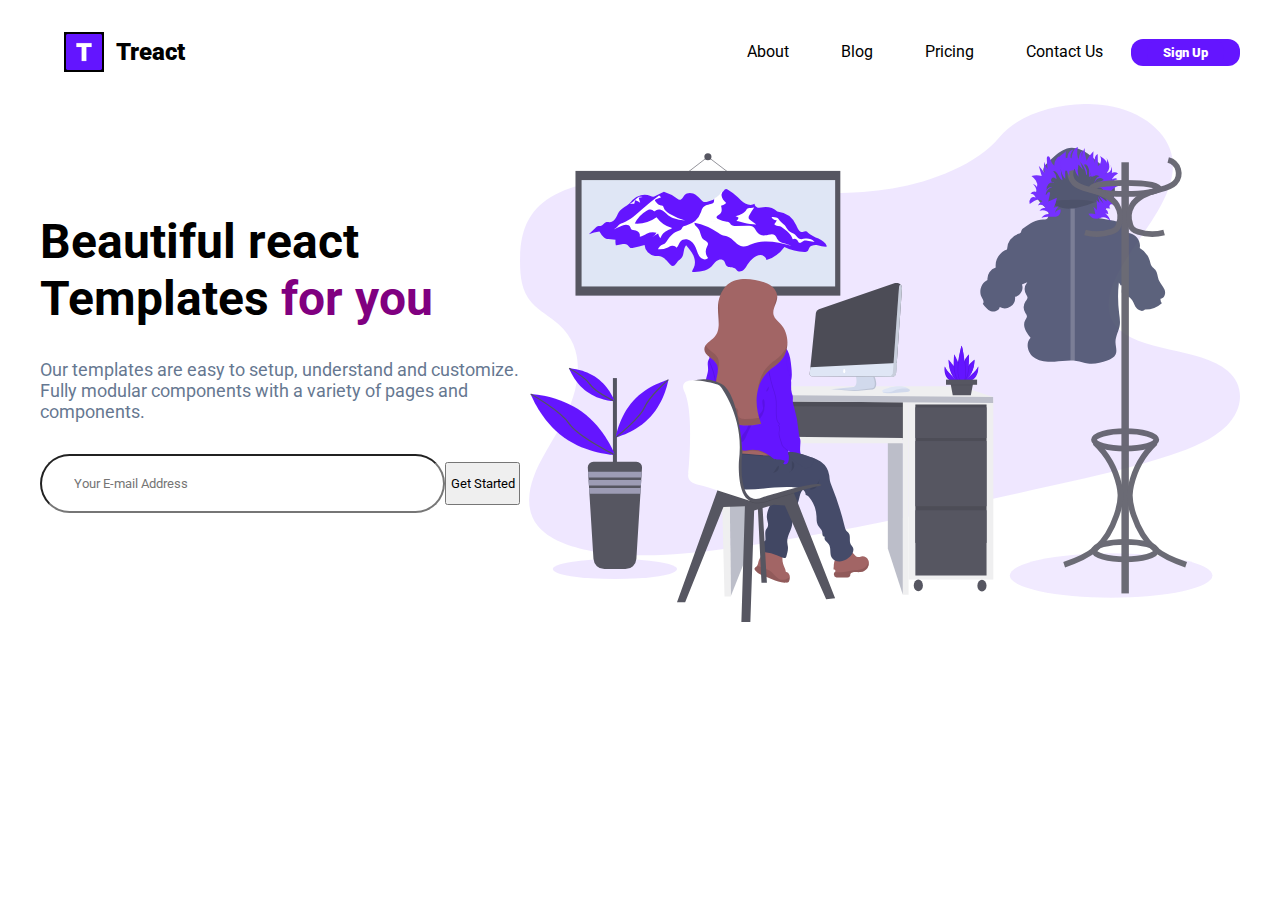
==== index.html @ 5adcd414 "first sitdown" ====
<html lang="en">
<head>
    <meta charset="UTF-8">
    <meta http-equiv="X-UA-Compatible" content="IE=edge">
    <meta name="viewport" content="width=device-width, initial-scale=1.0">
    <title>Free Modern React Templates</title>
</head>
<link rel="stylesheet" href="style.css">

    <header>
    <nav class="nav_logo">
       <a href="&" class="logo_link">
        <img class="logo" src="./assests/logo.jpg" alt="logo">
        Treact
        </a>
        <div class="nav_link">
            <a href="&" class="nav_links">About</a>
            <a href="&" class="nav_links">Blog</a>
            <a href="&" class="nav_links">Pricing</a>
            <a href="&" class="nav_links">Contact Us</a>
            <button class="btn">
            <a href="&" class="btn">Sign Up</a>
            </button>
        </div>
        </div>
    </nav>
    </header>
    <body>
        <div class="container">
            <div class="left_column">
                <h1 class=left_column-h1>Beautiful react Templates <span class="purple">for you</span></h1>
                <p class="left_column-para">Our templates are easy to setup, understand and customize. Fully modular components with a variety of pages and components.</p>
            <div class="email_box" >
                <input class="email" type="email" placeholder="Your E-mail Address">
                <button class="email_btn">Get Started</button> 
            </div>
            </div>
            <div class="right_column">
                <figure class="container_right-column">
                    <img class="container_img" src="./assests/office.svg" alt="">
                </figure>
            </div>
        </div>
        
    </body>
</html>
---- style.css ----
@import url('https://fonts.googleapis.com/css2?family=Lato:wght@400;700&family=Roboto:wght@400;500;700&display=swap');
* {
    padding: 0;
    margin: 0;
    box-sizing: border-box;
    font-family: 'roboto', sans-serif;
}

header {
    padding: 32px;
}

.nav_logo {
    width: 100%;
    max-width: 1200px;
    margin: 0 auto;
    display: flex;
    justify-content: space-between;
    align-items: center;
}

.logo {
    max-width: 40px;
    max-height: 40px;
    margin: 0 12px 0 0;
}

.logo_link {
    display: flex;
    align-items: center;
    font-weight: 900;
    font-size: 1.5rem;
    margin-left: 24px;
    color: black;
    text-decoration: none;
    margin: 0 24px;
}

.btn {
    background-color: #6415ff;
    color: white;
    padding: 6px 16px;
    font: 14px;
    text-decoration: none;
    font-weight: 900;
    border: none;
    border-radius: 12px;
  }

.nav_links {
color: black;
text-decoration: none;
padding: 24px;
max-height: 100vh;
padding: 0 0 4px;
margin: 0 24px;
font: 14px;
} 

.purple {
    color: purple;
}

/* landing */

.container {
    max-width: 1200px;
    width: 100%;
    margin: 0 auto;
    display: flex;
}

.container_img {
    width: 100%;
}

.left_column {
display: flex;
flex-direction: column;
width: 40%;
justify-content: center;
text-align: left;
}

.left_column-h1 {
    font-size: 48px;
}

.left_column-para {
    font-size: 18px;
    margin: 32px 0;
    color: #243e63;
    opacity: .7;
}
.email {
    padding: 20px 192px 20px 32px;
    border-radius: 9999px;
    border-width: 2px;
}
.email_box {
    display: flex;
    flex-direction: row;
}

.email_btn {
    position: relative;
    margin-top: 0.5rem;
    margin-bottom: 0.5rem;
    width: 10rem;
    line-height: 1;
   }



.right_column {
    width: 60%;
}
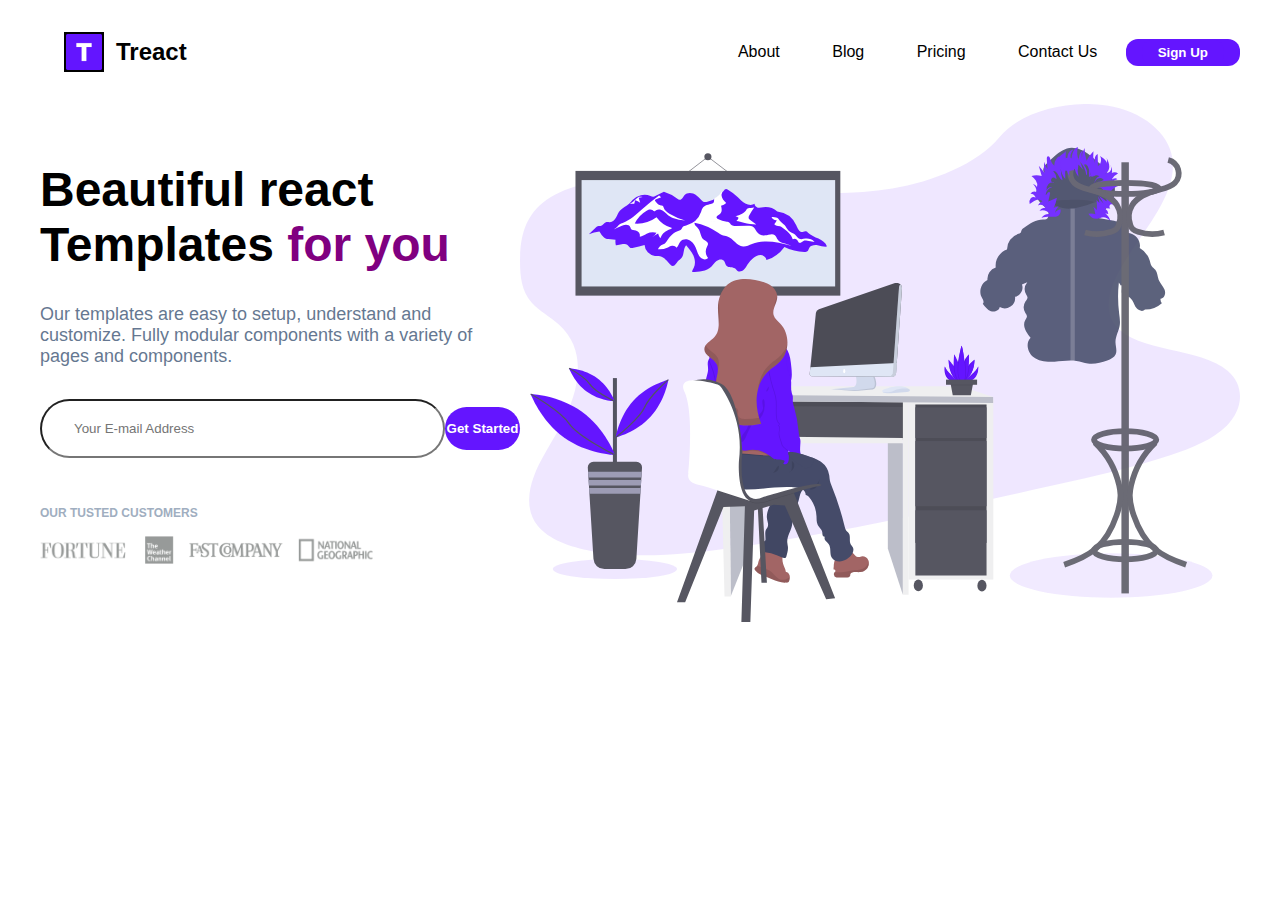
==== commit b3eda80c: "FIRST NIGHT" ====
--- a/index.html
+++ b/index.html
@@ -33,7 +33,10 @@
             <div class="email_box" >
                 <input class="email" type="email" placeholder="Your E-mail Address">
                 <button class="email_btn">Get Started</button> 
+                
             </div>
+            <p class="left_column-footer">OUR TUSTED CUSTOMERS</p>
+            <img class="faded" src="./assests/trusted.png" alt="">
             </div>
             <div class="right_column">
                 <figure class="container_right-column">
--- a/style.css
+++ b/style.css
@@ -1,4 +1,4 @@
-@import url('https://fonts.googleapis.com/css2?family=Lato:wght@400;700&family=Roboto:wght@400;500;700&display=swap');
+@import url('href="https://fonts.googleapis.com/css2?family=Inter:wght@400;500;600;700;900&display=swap"');
 * {
     padding: 0;
     margin: 0;
@@ -103,14 +103,30 @@
 }
 
 .email_btn {
-    position: relative;
-    margin-top: 0.5rem;
-    margin-bottom: 0.5rem;
+    
+    margin-top: .5rem;
+    margin-bottom: .5rem;
     width: 10rem;
     line-height: 1;
+    border-radius: 9999px;
+    background-color: #6415ff;
+    color: white;
+    border: none;
+    font-weight: 700;
    }
 
-
+   .left_column-footer {
+    padding-top: 48px;
+    font-weight: 700;
+    color: #A0AEC0;
+    font-size: 0.75rem;
+   }
+   
+   .faded {
+    padding-top: 16px;
+    opacity: .6;
+    max-width: 333px;
+   }
 
 .right_column {
     width: 60%;
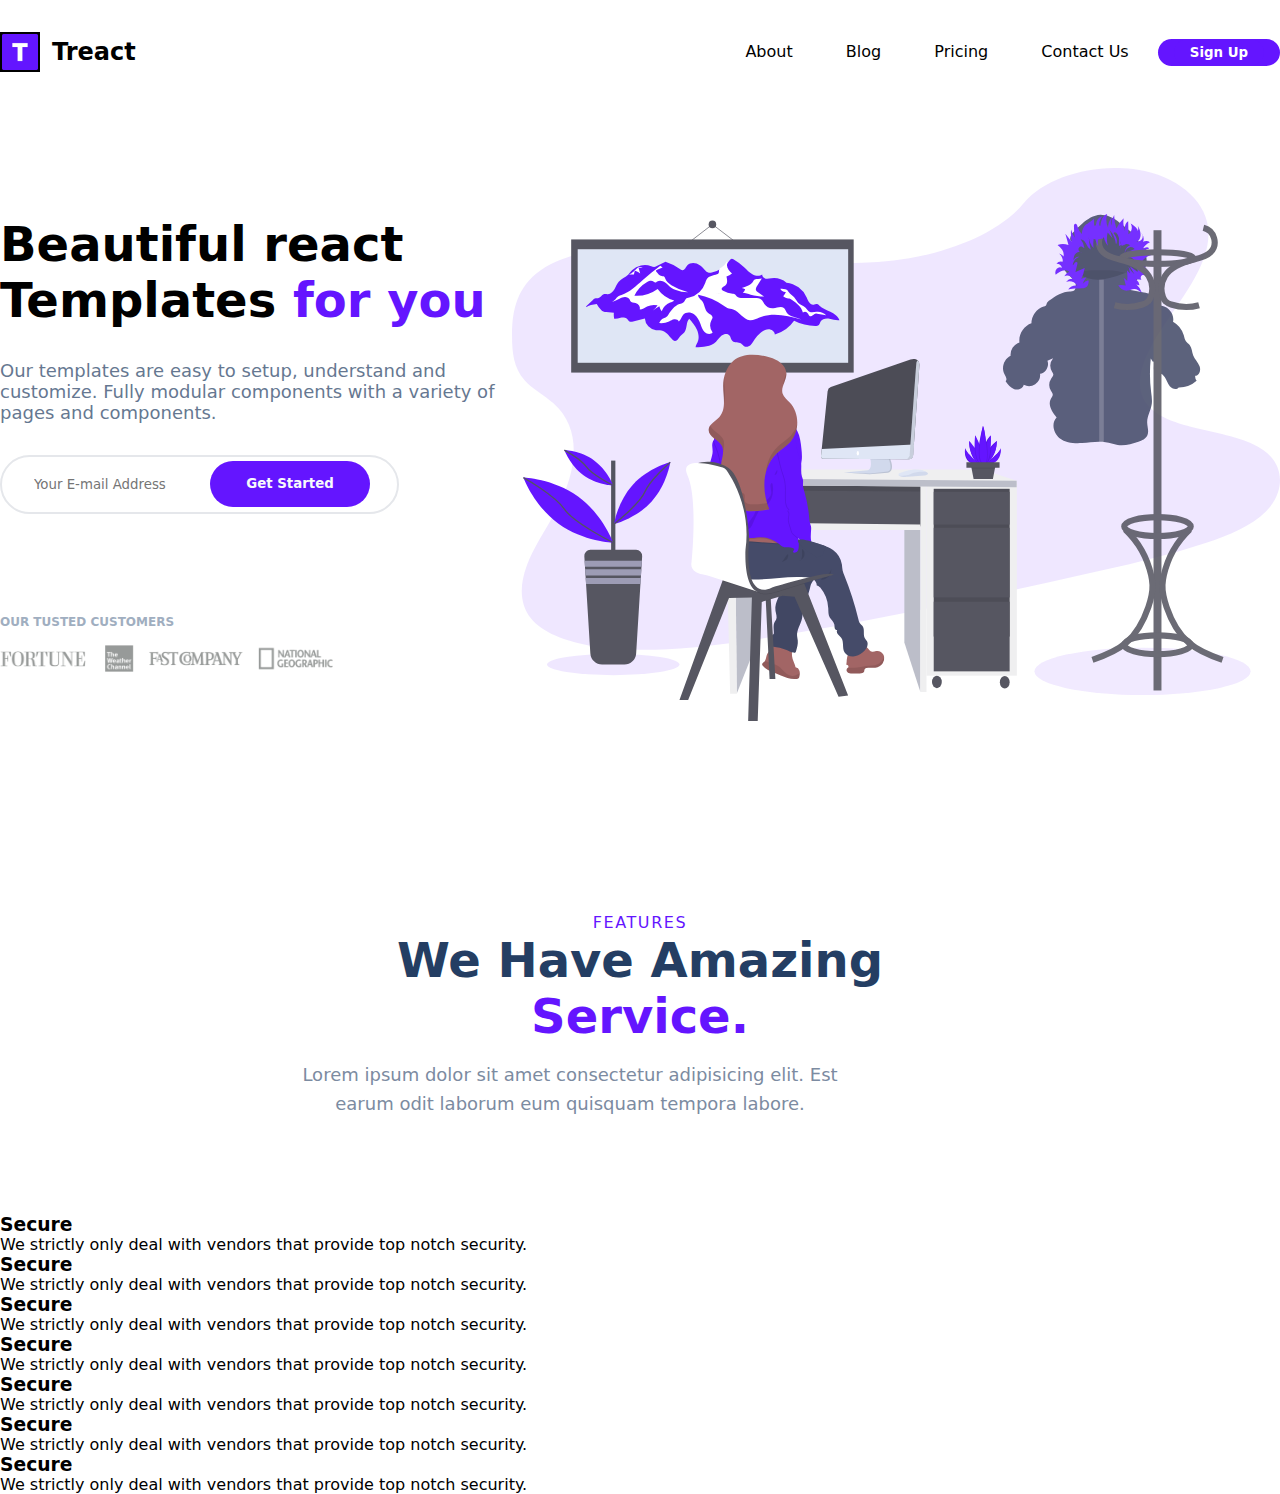
==== commit ced3d037: "8/8" ====
--- a/index.html
+++ b/index.html
@@ -44,6 +44,50 @@
                 </figure>
             </div>
         </div>
+
+        <div class="container2">
+            <div class="row2">
+                <span class="features_header">FEATURES</span>
+                <h2 class="features_h2">We Have Amazing <span class="purple">Service.</span></h2>
+                <p class="features_p">Lorem ipsum dolor sit amet consectetur adipisicing elit. Est earum odit laborum eum quisquam tempora labore.</p>
+            </div>
+        </div>
+        <div class="features_links">
+            <h3 class="feature_link">
+            Secure
+            </h3>
+            <p class="h3_p">We strictly only deal with vendors that provide top notch security.</p>
+        </div>
+            <h3 class="feature_link">
+            Secure
+            </h3>
+            <p class="h3_p">We strictly only deal with vendors that provide top notch security.</p>
+        </div>
+            <h3 class="feature_link">
+            Secure
+            </h3>
+            <p class="h3_p">We strictly only deal with vendors that provide top notch security.</p>
+        </div>
+            <h3 class="feature_link">
+            Secure
+            </h3>
+            <p class="h3_p">We strictly only deal with vendors that provide top notch security.</p>
+        </div>
+            <h3 class="feature_link">
+            Secure
+            </h3>
+            <p class="h3_p">We strictly only deal with vendors that provide top notch security.</p>
+        </div>
+            <h3 class="feature_link">
+            Secure
+            </h3>
+            <p class="h3_p">We strictly only deal with vendors that provide top notch security.</p>
+        </div>
+            <h3 class="feature_link">
+            Secure
+            </h3>
+            <p class="h3_p">We strictly only deal with vendors that provide top notch security.</p>
+        </div>
         
     </body>
 </html>--- a/style.css
+++ b/style.css
@@ -1,133 +1,173 @@
 @import url('href="https://fonts.googleapis.com/css2?family=Inter:wght@400;500;600;700;900&display=swap"');
 * {
-    padding: 0;
-    margin: 0;
-    box-sizing: border-box;
-    font-family: 'roboto', sans-serif;
+  padding: 0;
+  margin: 0;
+  box-sizing: border-box;
+  font-family: Inter, system-ui;
 }
 
 header {
-    padding: 32px;
+  padding-top: 32px;
 }
 
 .nav_logo {
-    width: 100%;
-    max-width: 1200px;
-    margin: 0 auto;
-    display: flex;
-    justify-content: space-between;
-    align-items: center;
+  max-width: 1280px;
+  margin: 0 auto;
+  display: flex;
+  justify-content: space-between;
+  align-items: center;
 }
 
 .logo {
-    max-width: 40px;
-    max-height: 40px;
-    margin: 0 12px 0 0;
+  max-width: 40px;
+  max-height: 40px;
+  margin: 0 12px 0 0;
 }
 
 .logo_link {
-    display: flex;
-    align-items: center;
-    font-weight: 900;
-    font-size: 1.5rem;
-    margin-left: 24px;
-    color: black;
-    text-decoration: none;
-    margin: 0 24px;
+  display: flex;
+  align-items: center;
+  font-weight: 900;
+  font-size: 1.5rem;
+  
+  color: black;
+  text-decoration: none;
 }
 
 .btn {
-    background-color: #6415ff;
-    color: white;
-    padding: 6px 16px;
-    font: 14px;
-    text-decoration: none;
-    font-weight: 900;
-    border: none;
-    border-radius: 12px;
-  }
+  background-color: #6415ff;
+  color: white;
+  padding: 6px 16px;
+  font: 14px;
+  text-decoration: none;
+  font-weight: 900;
+  border: none;
+  border-radius: 9999px;
+  
+}
 
 .nav_links {
-color: black;
-text-decoration: none;
-padding: 24px;
-max-height: 100vh;
-padding: 0 0 4px;
-margin: 0 24px;
-font: 14px;
-} 
+  color: black;
+  text-decoration: none;
+  padding: 24px;
+  max-height: 100vh;
+  padding: 0 0 4px;
+  margin: 0 24px;
+  font: 14px;
+}
 
 .purple {
-    color: purple;
+  color: rgba(100,21,255,1);
+  font-weight: bold;
 }
 
 /* landing */
 
 .container {
-    max-width: 1200px;
-    width: 100%;
-    margin: 0 auto;
-    display: flex;
+ 
+  max-width: 1280px;
+  margin: 0 auto;
+  display: flex;
+  padding: 96px 0;
 }
 
 .container_img {
-    width: 100%;
+  width: 100%;
 }
 
 .left_column {
-display: flex;
-flex-direction: column;
-width: 40%;
-justify-content: center;
-text-align: left;
+  display: flex;
+  flex-direction: column;
+  width: 40%;
+  justify-content: center;
+  text-align: left;
 }
 
 .left_column-h1 {
-    font-size: 48px;
+  font-size: 48px;
 }
 
 .left_column-para {
-    font-size: 18px;
-    margin: 32px 0;
-    color: #243e63;
-    opacity: .7;
+  font-size: 18px;
+  margin: 32px 0;
+  color: #243e63;
+  opacity: 0.7;
 }
 .email {
-    padding: 20px 192px 20px 32px;
-    border-radius: 9999px;
-    border-width: 2px;
-}
-.email_box {
-    display: flex;
-    flex-direction: row;
+  padding: 20px 192px 20px 32px;
+  border-radius: 9999px;
+  border-width: 2px;
+  border: 2px solid #e5e7eb;
 }
 
 .email_btn {
-    
-    margin-top: .5rem;
-    margin-bottom: .5rem;
-    width: 10rem;
-    line-height: 1;
-    border-radius: 9999px;
-    background-color: #6415ff;
-    color: white;
-    border: none;
-    font-weight: 700;
-   }
+ 
+  width: 10rem;
+  line-height: 1;
+  position: relative;
+  --tw-bg-opacity: 1;
+  background-color: rgba(100,21,255,var(--tw-bg-opacity));
+  --tw-text-opacity: 1;
+  color: rgba(247,250,252,var(--tw-text-opacity));
+  font-weight: bolder;
+  border-radius: 9999px;
+  padding-top: 1rem;
+  padding-bottom: 1rem;
+  -webkit-box-align: center;
+  align-items: center;
+  -webkit-box-pack: center;
+  justify-content: center;
+  border: none;
+  margin-top: .42rem;
+  display: flex;
+  left: 210px;
+  bottom: 60px;
+}
+  
 
-   .left_column-footer {
-    padding-top: 48px;
-    font-weight: 700;
-    color: #A0AEC0;
-    font-size: 0.75rem;
-   }
-   
-   .faded {
-    padding-top: 16px;
-    opacity: .6;
-    max-width: 333px;
-   }
+
+.left_column-footer {
+  padding-top: 48px;
+  font-weight: 700;
+  color: #a0aec0;
+  font-size: 0.75rem;
+}
+
+.faded {
+  padding-top: 16px;
+  opacity: 0.6;
+  max-width: 333px;
+}
 
 .right_column {
-    width: 60%;
+  width: 60%;
 }
+
+.container2 {
+  margin: 0 282px;
+  padding: 96px 0;
+  justify-content: center;
+  display: flex;
+  text-align: center;
+  color: rgba(36,62,99,1)
+}
+
+.features_h2 {
+  font-size: 48px;
+}
+
+.features_header {
+  letter-spacing: .1rem;
+  color: #6415ff;
+}
+
+.features_p {
+  color: #7c8ba1;
+  font-size: 18px;
+  margin-top: 1rem;
+  font-weight: 500;
+  line-height: 1.625;
+  max-width: 36rem;
+}
+
+
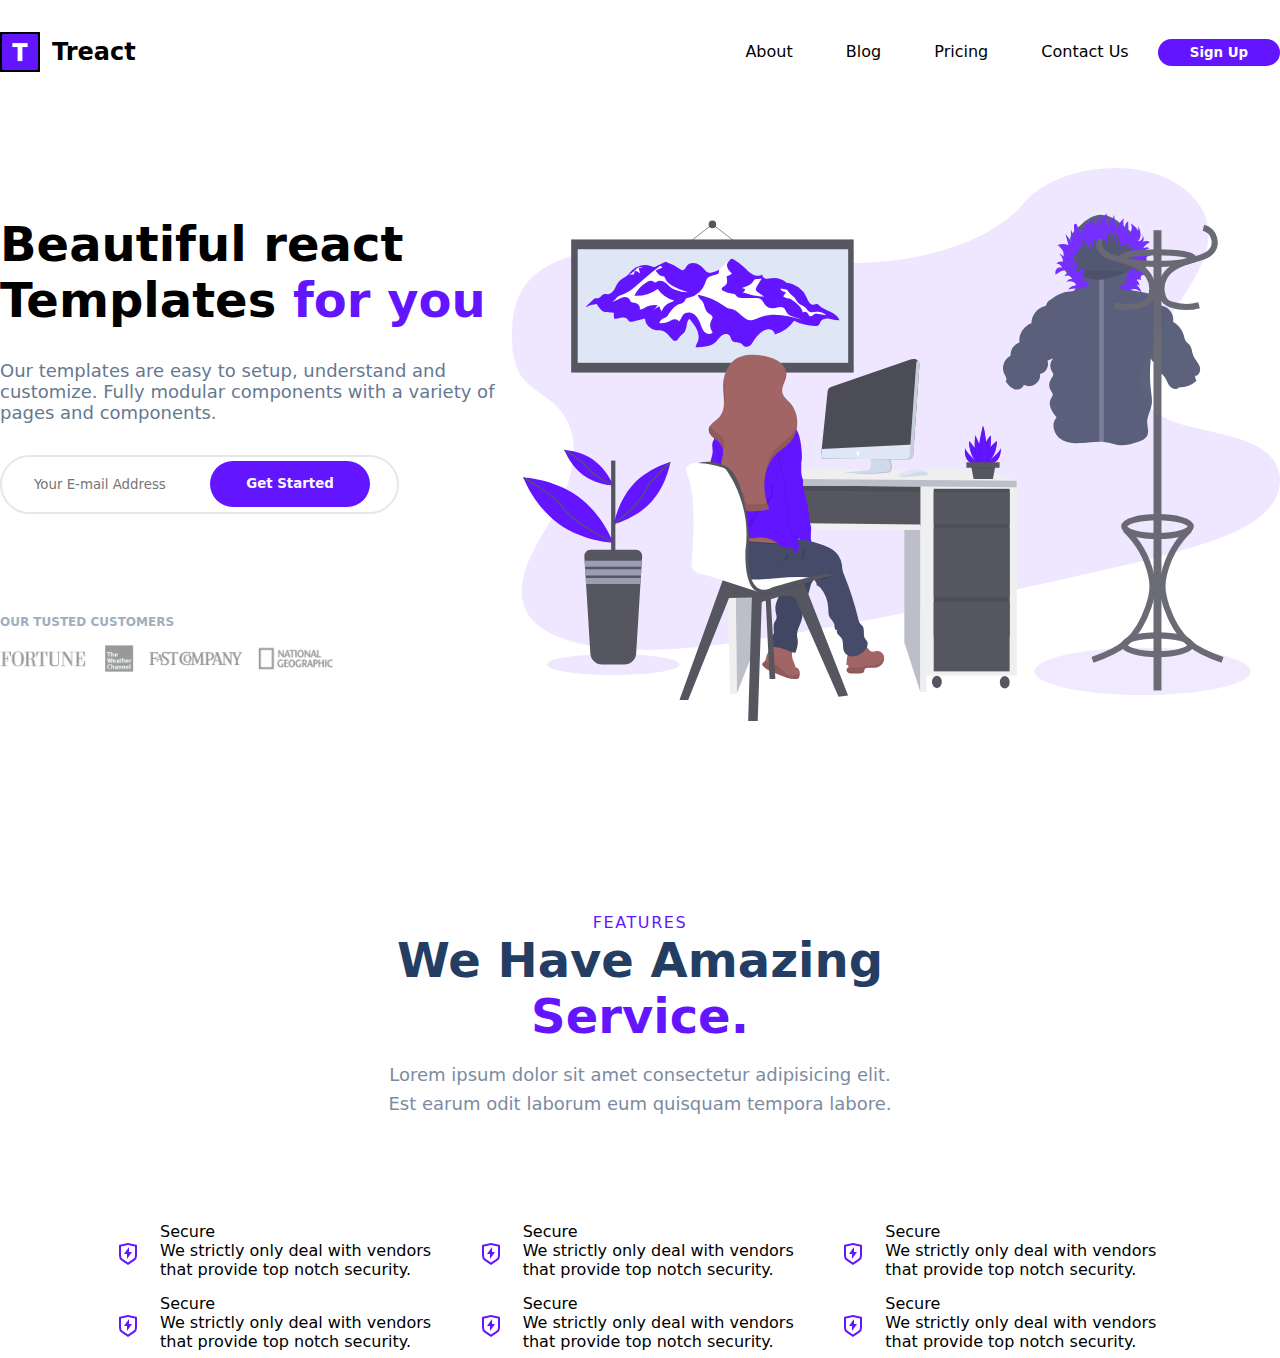
==== commit aeb71461: "8/8 final" ====
--- a/index.html
+++ b/index.html
@@ -44,50 +44,54 @@
                 </figure>
             </div>
         </div>
-
+        <section id="features">
         <div class="container2">
             <div class="row2">
                 <span class="features_header">FEATURES</span>
                 <h2 class="features_h2">We Have Amazing <span class="purple">Service.</span></h2>
                 <p class="features_p">Lorem ipsum dolor sit amet consectetur adipisicing elit. Est earum odit laborum eum quisquam tempora labore.</p>
             </div>
+            </div>
+            <div class="features_links">
+        <div class="features_link">
+           <span class="features_img"><img src="./assests/secure.svg" alt=""></span>
+             <span class="features_title">Secure
+            <p class="h3_p">We strictly only deal with vendors that provide top notch security.</p>
+            </span>
         </div>
-        <div class="features_links">
-            <h3 class="feature_link">
-            Secure
-            </h3>
+        <div class="features_link">
+           <span class="features_img"><img src="./assests/secure.svg" alt=""></span>
+            <span class="features_title">Secure
             <p class="h3_p">We strictly only deal with vendors that provide top notch security.</p>
+            </span>
         </div>
-            <h3 class="feature_link">
-            Secure
-            </h3>
+        <div class="features_link">
+           <span class="features_img"><img src="./assests/secure.svg" alt=""></span>
+            <span class="features_title">Secure
             <p class="h3_p">We strictly only deal with vendors that provide top notch security.</p>
+            </span>
         </div>
-            <h3 class="feature_link">
-            Secure
-            </h3>
+        <div class="features_link">
+           <span class="features_img"><img src="./assests/secure.svg" alt=""></span>
+            <span class="features_title">Secure
             <p class="h3_p">We strictly only deal with vendors that provide top notch security.</p>
+            </span>
         </div>
-            <h3 class="feature_link">
-            Secure
-            </h3>
+        <div class="features_link">
+           <span class="features_img"><img src="./assests/secure.svg" alt=""></span>
+            <span class="features_title">Secure
             <p class="h3_p">We strictly only deal with vendors that provide top notch security.</p>
+            </span>
         </div>
-            <h3 class="feature_link">
-            Secure
-            </h3>
+        <div class="features_link">
+           <span class="features_img"><img src="./assests/secure.svg" alt=""></span>
+            <span class="features_title">Secure
             <p class="h3_p">We strictly only deal with vendors that provide top notch security.</p>
+            </span>
         </div>
-            <h3 class="feature_link">
-            Secure
-            </h3>
-            <p class="h3_p">We strictly only deal with vendors that provide top notch security.</p>
         </div>
-            <h3 class="feature_link">
-            Secure
-            </h3>
-            <p class="h3_p">We strictly only deal with vendors that provide top notch security.</p>
-        </div>
-        
+          
+          </section>
+            
     </body>
 </html>--- a/style.css
+++ b/style.css
@@ -149,7 +149,8 @@
   justify-content: center;
   display: flex;
   text-align: center;
-  color: rgba(36,62,99,1)
+  color: rgba(36,62,99,1);
+  flex-direction: row;
 }
 
 .features_h2 {
@@ -169,5 +170,30 @@
   line-height: 1.625;
   max-width: 36rem;
 }
+.features_img {
+  display: flex;
+  flex-direction: row;
+  padding: 1.25rem;
+}
 
+#features {
+  padding: 0 96px;
+}
 
+.features_links {
+  display: flex;
+  flex-wrap: wrap;
+  width: 100%;
+}
+
+.features_link {
+  max-width: 33.3333%;
+  display: flex;
+  margin: left 1rem;
+  margin-top: .5rem;
+}
+
+.features_title {
+  
+}
+
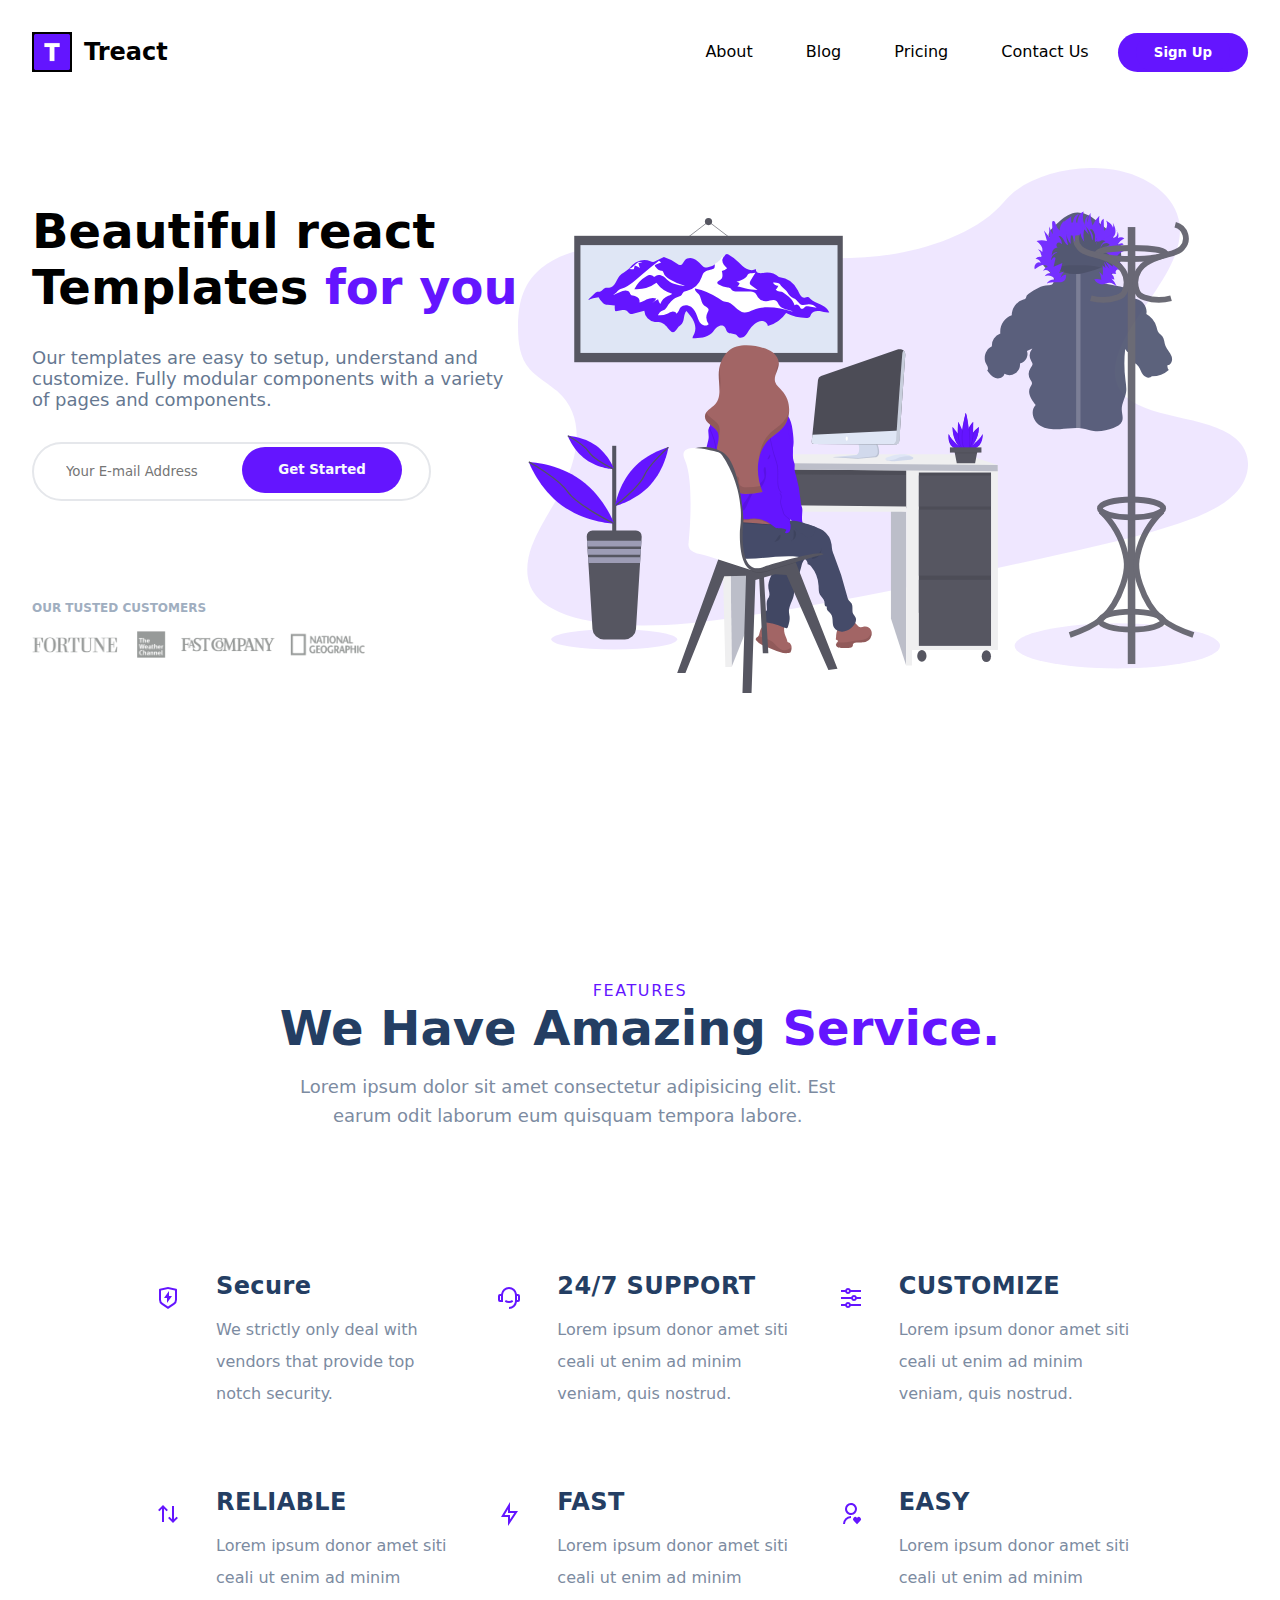
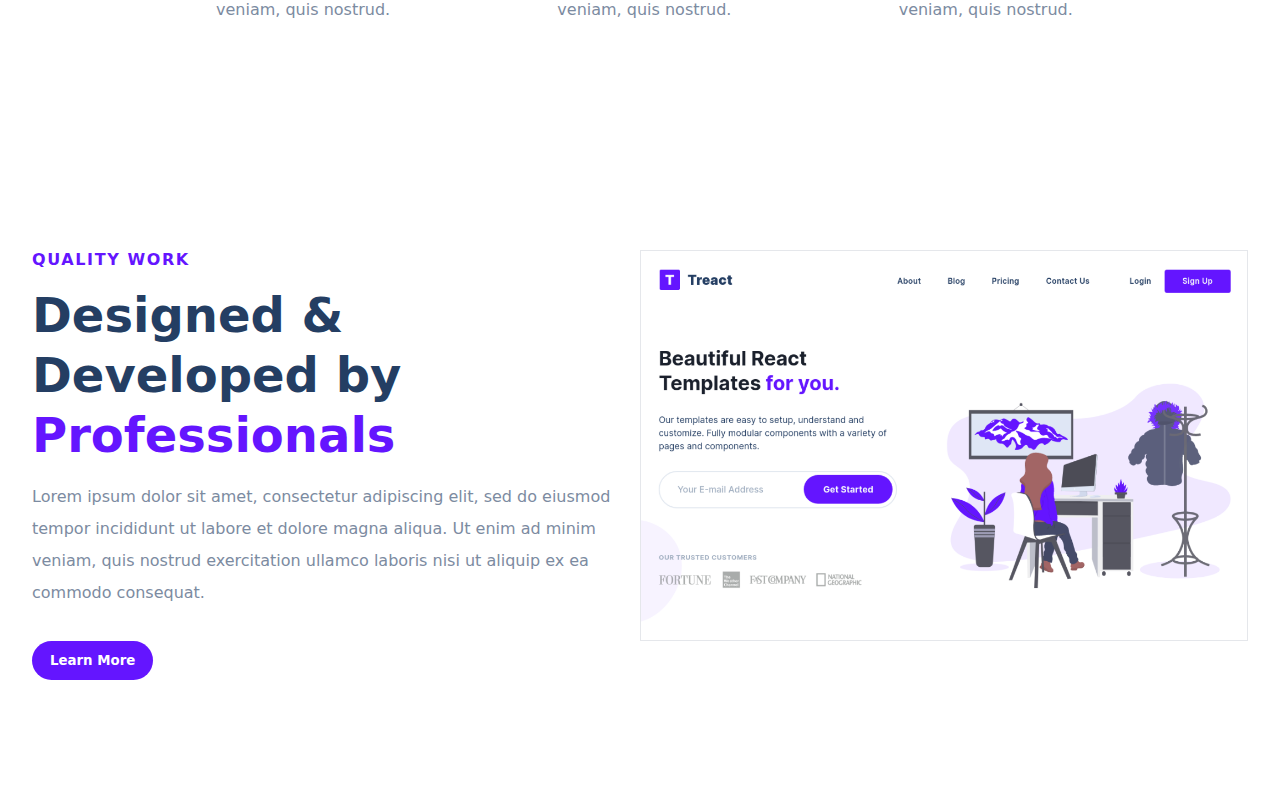
==== commit 77d6a883: "8/9 3:30" ====
--- a/index.html
+++ b/index.html
@@ -49,49 +49,70 @@
             <div class="row2">
                 <span class="features_header">FEATURES</span>
                 <h2 class="features_h2">We Have Amazing <span class="purple">Service.</span></h2>
-                <p class="features_p">Lorem ipsum dolor sit amet consectetur adipisicing elit. Est earum odit laborum eum quisquam tempora labore.</p>
+                <p class="features_header-p">Lorem ipsum dolor sit amet consectetur adipisicing elit. Est earum odit laborum eum quisquam tempora labore.</p>
             </div>
             </div>
             <div class="features_links">
         <div class="features_link">
-           <span class="features_img"><img src="./assests/secure.svg" alt=""></span>
-             <span class="features_title">Secure
-            <p class="h3_p">We strictly only deal with vendors that provide top notch security.</p>
-            </span>
+           <span class="features_img"><img class="feature_pic" src="./assests/secure.svg" alt=""></span>
+             <div class="features_text">
+           <span class="features_title">Secure</span>
+            <p class="features_p">We strictly only deal with vendors that provide top notch security.</p>
+            </div>
         </div>
         <div class="features_link">
-           <span class="features_img"><img src="./assests/secure.svg" alt=""></span>
-            <span class="features_title">Secure
-            <p class="h3_p">We strictly only deal with vendors that provide top notch security.</p>
-            </span>
+           <span class="features_img"><img class="feature_pic" src="./assests/SUPPORT.svg" alt=""></span>
+             <div class="features_text">
+           <span class="features_title">24/7 SUPPORT</span>
+            <p class="features_p">Lorem ipsum donor amet siti ceali ut enim ad minim veniam, quis nostrud.</p>
+            </div>
         </div>
         <div class="features_link">
-           <span class="features_img"><img src="./assests/secure.svg" alt=""></span>
-            <span class="features_title">Secure
-            <p class="h3_p">We strictly only deal with vendors that provide top notch security.</p>
-            </span>
+           <span class="features_img"><img class="feature_pic" src="./assests/customize.svg" alt=""></span>
+             <div class="features_text">
+           <span class="features_title">CUSTOMIZE</span>
+            <p class="features_p">Lorem ipsum donor amet siti ceali ut enim ad minim veniam, quis nostrud.</p>
+            </div>
         </div>
         <div class="features_link">
-           <span class="features_img"><img src="./assests/secure.svg" alt=""></span>
-            <span class="features_title">Secure
-            <p class="h3_p">We strictly only deal with vendors that provide top notch security.</p>
-            </span>
+           <span class="features_img"><img class="feature_pic" src="./assests/reliable.svg" alt=""></span>
+             <div class="features_text">
+           <span class="features_title">RELIABLE</span>
+            <p class="features_p">Lorem ipsum donor amet siti ceali ut enim ad minim veniam, quis nostrud.</p>
+            </div>
         </div>
         <div class="features_link">
-           <span class="features_img"><img src="./assests/secure.svg" alt=""></span>
-            <span class="features_title">Secure
-            <p class="h3_p">We strictly only deal with vendors that provide top notch security.</p>
-            </span>
+           <span class="features_img"><img class="feature_pic" src="./assests/fast.svg" alt=""></span>
+             <div class="features_text">
+           <span class="features_title">FAST</span>
+            <p class="features_p">Lorem ipsum donor amet siti ceali ut enim ad minim veniam, quis nostrud.</p>
+            </div>
         </div>
         <div class="features_link">
-           <span class="features_img"><img src="./assests/secure.svg" alt=""></span>
-            <span class="features_title">Secure
-            <p class="h3_p">We strictly only deal with vendors that provide top notch security.</p>
-            </span>
+           <span class="features_img"><img class="feature_pic" src="./assests/easy.svg" alt=""></span>
+             <div class="features_text">
+           <span class="features_title">EASY</span>
+            <p class="features_p">Lorem ipsum donor amet siti ceali ut enim ad minim veniam, quis nostrud.</p>
+            </div>
         </div>
         </div>
+        </section>
+        <section id="project">
+        <div class="project_container">
+            <div class="project_left">
+                <span class="project_header">QUALITY WORK</span>
+                <h2 class="project_h2">Designed & Developed by <span class="purple">Professionals</span></h2>
+                <p class="project_p">Lorem ipsum dolor sit amet, consectetur adipiscing elit, sed do eiusmod tempor incididunt ut labore et dolore magna aliqua. Ut enim ad minim veniam, quis nostrud exercitation ullamco laboris nisi ut aliquip ex ea commodo consequat.</p>
+                <button class="project_btn">Learn More</button>
+            </div>
+            <div class="project_right">
+                <figure>
+                    <img class="project_img" src="./assests/hero-screenshot-1.40a097b5.png" alt="">
+                </figure>
+            </div>
+        </div>
+        </section>
           
-          </section>
             
     </body>
 </html>--- a/style.css
+++ b/style.css
@@ -6,8 +6,8 @@
   font-family: Inter, system-ui;
 }
 
-header {
-  padding-top: 32px;
+body {
+  padding: 32px;
 }
 
 .nav_logo {
@@ -37,7 +37,7 @@
 .btn {
   background-color: #6415ff;
   color: white;
-  padding: 6px 16px;
+  padding: 12px 18px;
   font: 14px;
   text-decoration: none;
   font-weight: 900;
@@ -155,6 +155,7 @@
 
 .features_h2 {
   font-size: 48px;
+  white-space: nowrap;
 }
 
 .features_header {
@@ -162,7 +163,7 @@
   color: #6415ff;
 }
 
-.features_p {
+.features_header-p {
   color: #7c8ba1;
   font-size: 18px;
   margin-top: 1rem;
@@ -174,16 +175,25 @@
   display: flex;
   flex-direction: row;
   padding: 1.25rem;
+  border-width: 1px;
+  text-align: center;
+  border-radius: 9999px;
+  padding: 1.25rem;
 }
 
 #features {
-  padding: 0 96px;
+  padding: 96px 0;
+  margin: 0 auto;
+  max-width: 1024px;
 }
 
 .features_links {
   display: flex;
   flex-wrap: wrap;
   width: 100%;
+  text-align:left;
+  margin-left: auto;
+  margin-right: auto;
 }
 
 .features_link {
@@ -191,9 +201,89 @@
   display: flex;
   margin: left 1rem;
   margin-top: .5rem;
+  align-items: flex-start;
+  padding: 32px 8px;
 }
 
 .features_title {
-  
-}
-
+  font-size: 1.5rem;
+  letter-spacing: .025rem;
+  font-weight: 700;
+  line-height: 1;
+  color: #243e63;
+}
+
+.features_p {
+  margin-top: 1rem;
+  font-weight: 500;
+  --tw-text-opacity: 1;
+  color: rgba(124,139,161, 1 );
+  line-height: 2;
+  
+}
+
+.features_text {
+  margin-left: 1rem;
+  margin-top: .5rem;
+}
+
+.project_btn {
+  background-color: #6415ff;
+  color: white;
+  padding: 12px 18px;
+  font: 14px;
+  text-decoration: none;
+  font-weight: 900;
+  border: none;
+  border-radius: 9999px;
+  margin-top: 2rem;
+}
+
+.project_p {
+  margin-top: 1rem;
+  font-weight: 500;
+  --tw-text-opacity: 1;
+  color: rgba(124,139,161, 1 );
+  line-height: 2;
+}
+
+.project_h2 {
+  font-size: 3rem;
+  text-align: left;
+  margin-top: 1rem;
+  font-weight: 900;
+  line-height: 1.25;
+  color: #243e63;
+}
+
+.project_container {
+  max-width: 1280px;
+  margin: 0 auto;
+  display: flex;
+}
+
+.project_left {
+  width: 50%;
+}
+
+.project_header {
+  letter-spacing: 0.1em;
+    font-weight: 700;
+    --tw-text-opacity: 1;
+    color: rgba(100,21,255,var(--tw-text-opacity));
+}
+
+#project {
+  max-width: 1280px;
+  padding: 96px 0;
+  margin: 0 auto;
+}
+
+.project_img {
+  width: 100%;
+  border: 1px solid #e5e7eb;;
+} 
+
+.project_right {
+  width: 50%;
+}
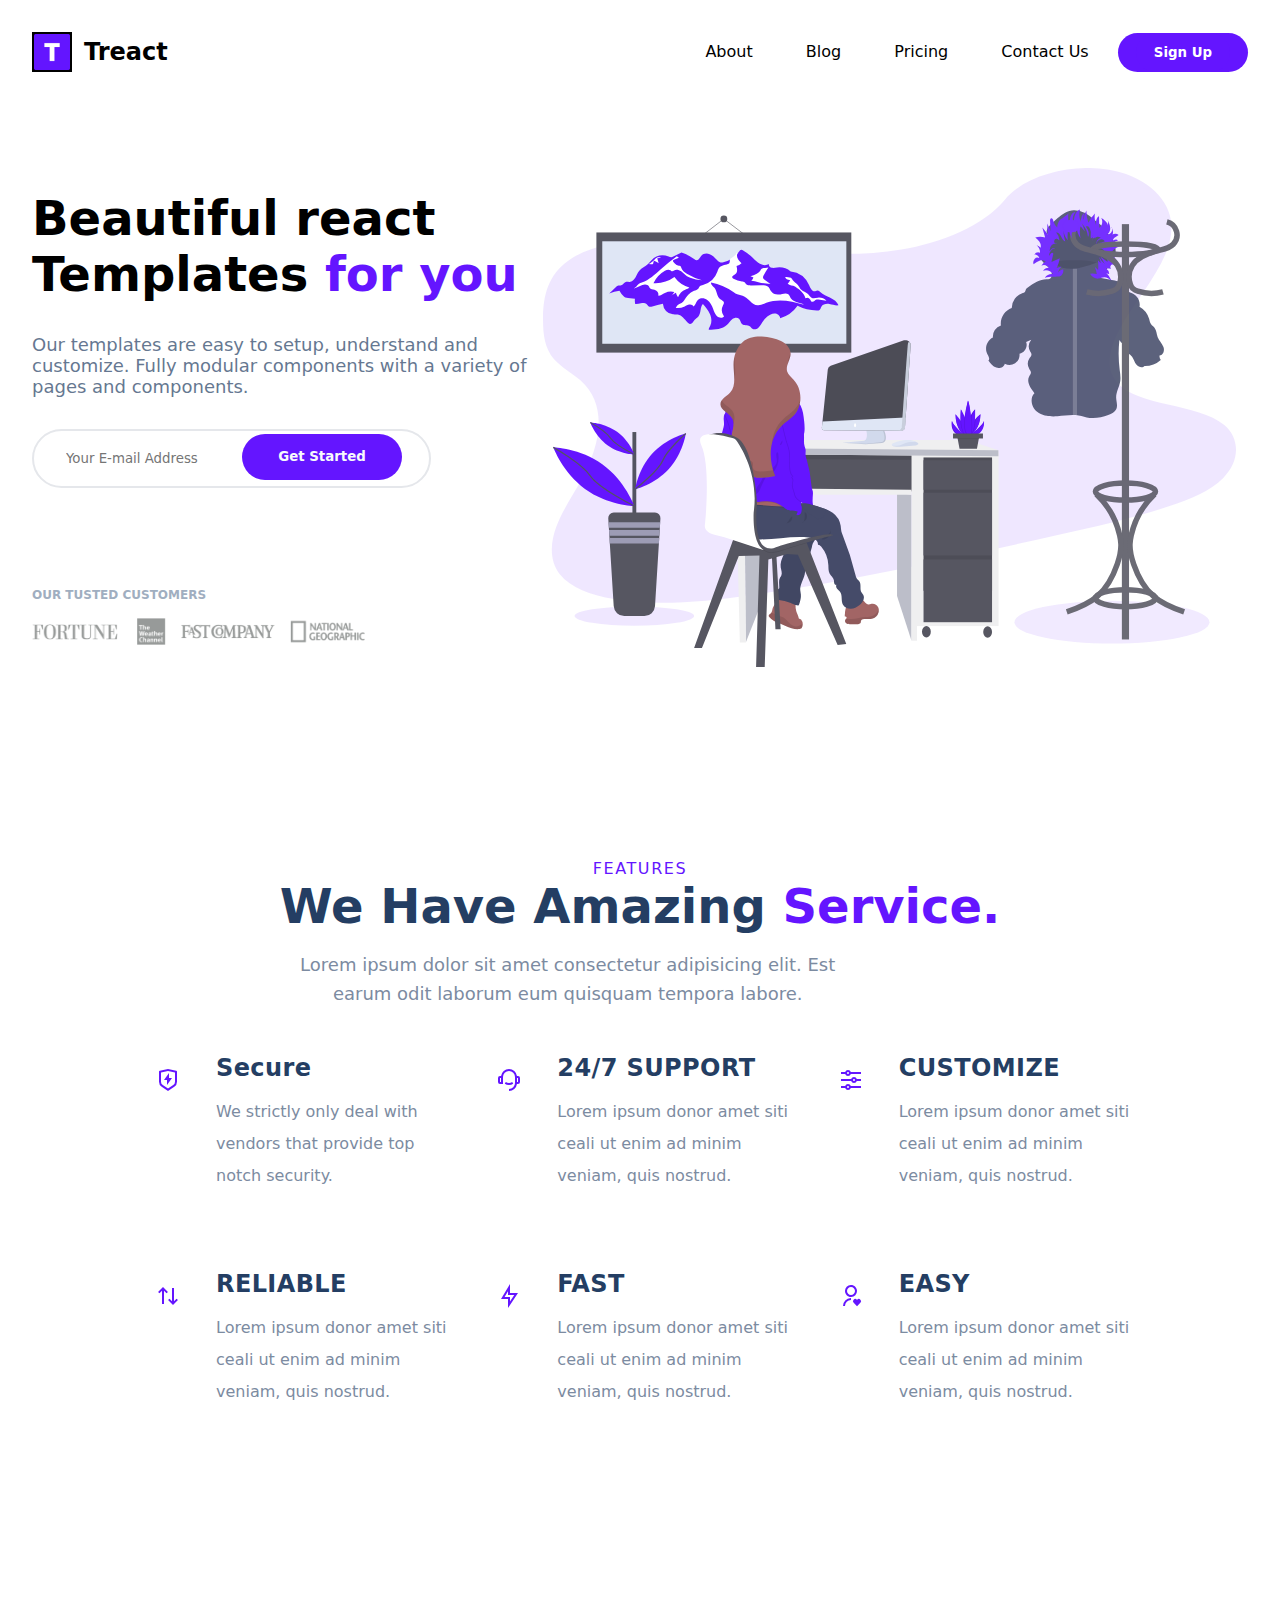
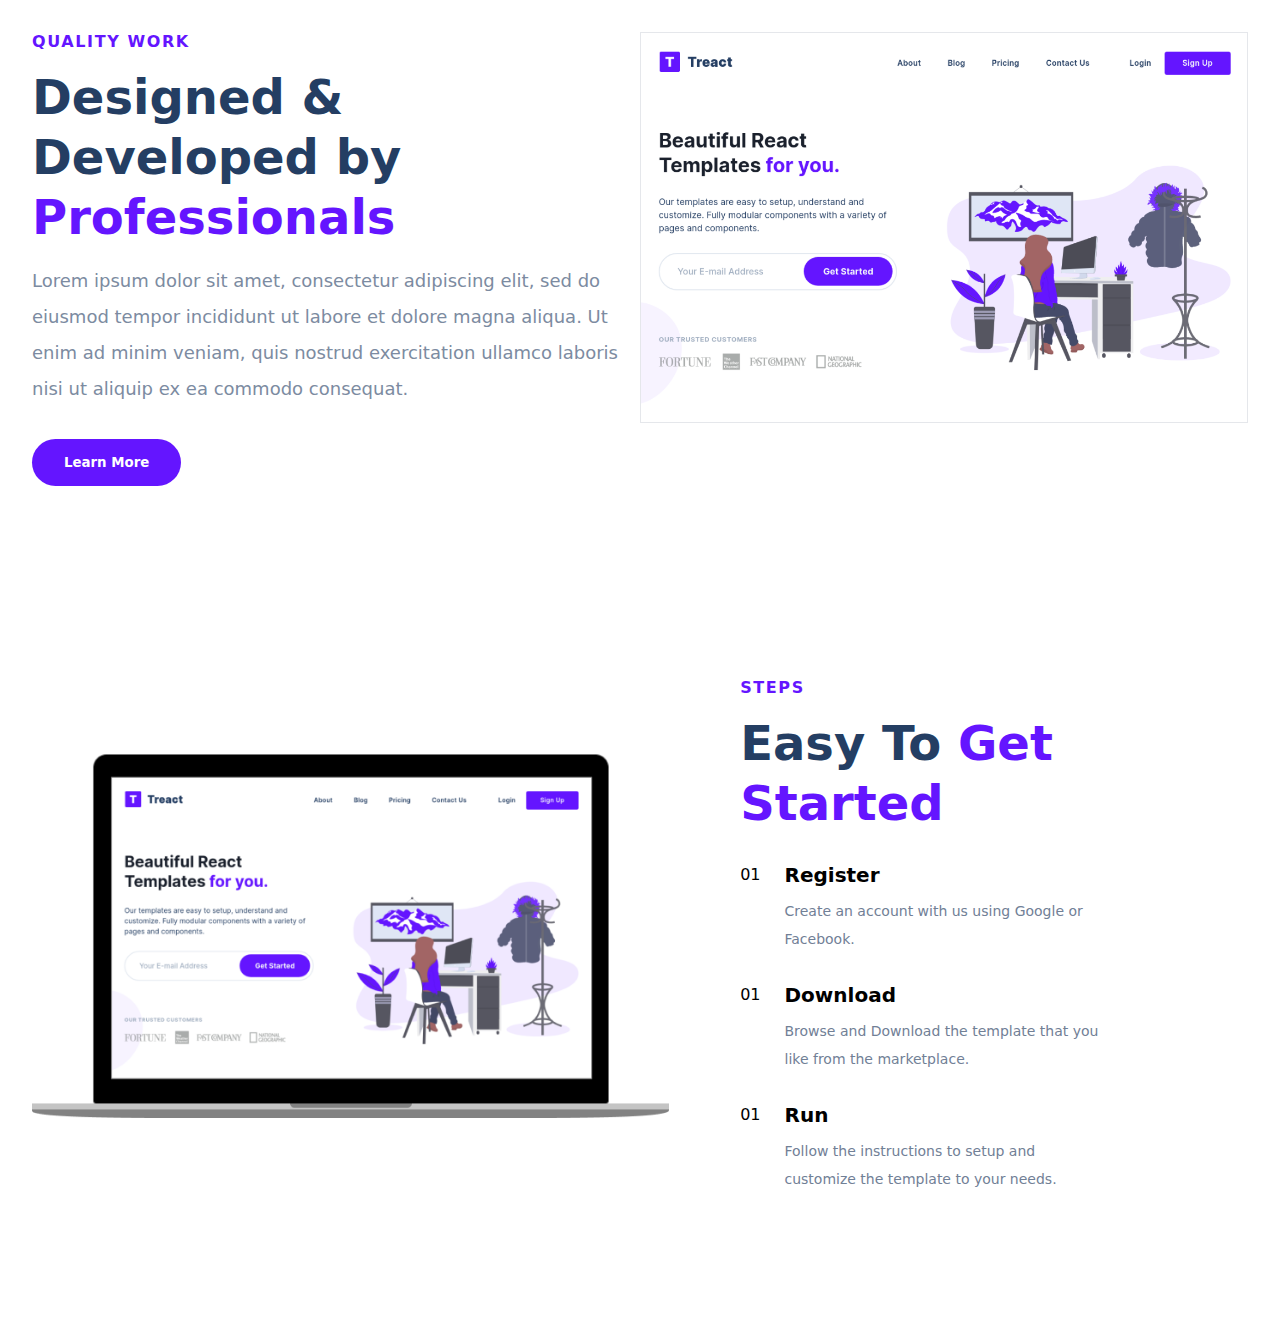
==== commit f4a75bef: "8/9 final" ====
--- a/index.html
+++ b/index.html
@@ -112,6 +112,42 @@
             </div>
         </div>
         </section>
+        <section id="steps">
+            <div class="steps_left-column">
+                <figure class="steps_left-wrapper">
+                    <img class="steps_left-img" src="./assests/steps_left_img.png" alt="">
+                </figure>
+            </div>
+            <div class="steps_right-column">
+                <span class="steps_header">STEPS</span>
+                <div class="steps_h2">
+                    Easy To <span class="purple">Get Started</span> 
+                </div>
+                <ul class="steps_list">
+                    <li class="steps_lists"><span>01</span>
+                    <div class="steps_right-div">
+                    <h6 class="steps_h6">Register</h6>
+                    <p class="steps_p">Create an account with us using Google or Facebook.</p>
+                    </div>
+                    </li>
+                <ul class="steps_list">
+                    <li class="steps_lists"><span>01</span>
+                        <div class="steps_right-div">
+                    <h6 class="steps_h6">Download</h6>
+                    <p class="steps_p">Browse and Download the template that you like from the marketplace.</p>
+                   </div> 
+                </li>
+                <ul class="steps_list">
+                    <li class="steps_lists"><span>01</span>
+                        <div class="steps_right-div">
+                    <h6 class="steps_h6">Run</h6>
+                    <p class="steps_p">Follow the instructions to setup and customize the template to your needs.</p>
+                    </div>
+                    </li>
+                
+            </ul>
+            </div>
+        </section>
           
             
     </body>
--- a/style.css
+++ b/style.css
@@ -78,7 +78,7 @@
 .left_column {
   display: flex;
   flex-direction: column;
-  width: 40%;
+  width: 42%;
   justify-content: center;
   text-align: left;
 }
@@ -140,12 +140,11 @@
 }
 
 .right_column {
-  width: 60%;
+  width: 57%;
 }
 
 .container2 {
   margin: 0 282px;
-  padding: 96px 0;
   justify-content: center;
   display: flex;
   text-align: center;
@@ -230,7 +229,7 @@
 .project_btn {
   background-color: #6415ff;
   color: white;
-  padding: 12px 18px;
+  padding: 16px 32px;
   font: 14px;
   text-decoration: none;
   font-weight: 900;
@@ -245,6 +244,7 @@
   --tw-text-opacity: 1;
   color: rgba(124,139,161, 1 );
   line-height: 2;
+  font-size: 18px;
 }
 
 .project_h2 {
@@ -287,3 +287,67 @@
 .project_right {
   width: 50%;
 }
+
+#steps {
+  display: flex;
+  padding: 96px 0;
+  margin: 0 auto;
+  max-width: 1280px;
+}
+
+.steps_header {
+  letter-spacing: 0.1em;
+    font-weight: 700;
+    --tw-text-opacity: 1;
+    color: rgba(100,21,255,var(--tw-text-opacity));
+    font-size: 16px;
+}
+
+.steps_h2 {
+  font-size: 3rem;
+  text-align: left;
+  margin-top: 1rem;
+  line-height: 1.25;
+  font-weight: 900;
+  color: #243e63;
+}
+
+.steps_lists {
+  flex-direction: row;
+  align-items: flex-start;
+  display: flex;
+  margin: 32px 0 0;
+}
+
+.steps_right-div {
+  margin-top: 0px;
+  margin-left: 1.5rem;
+}
+
+.steps_h6 {
+  line-height: 1;
+  font-size: 1.25rem;
+  font-weight: 600;
+  color: rgba(36,62,99,var(--tw-text-opacity));
+}
+
+.steps_p {
+  margin-top: 0.75rem;
+    max-width: 20rem;
+    line-height: 2;
+    font-size: 0.875rem;
+    --tw-text-opacity: 1;
+    color: rgba(113,128,150,var(--tw-text-opacity));
+    font-weight: 500;
+}
+
+.steps_left-img {
+  width: 90%;
+  margin-top: auto;
+  margin-bottom: auto;
+}
+
+.steps_left-column {
+  display: flex;
+  align-items: center;
+}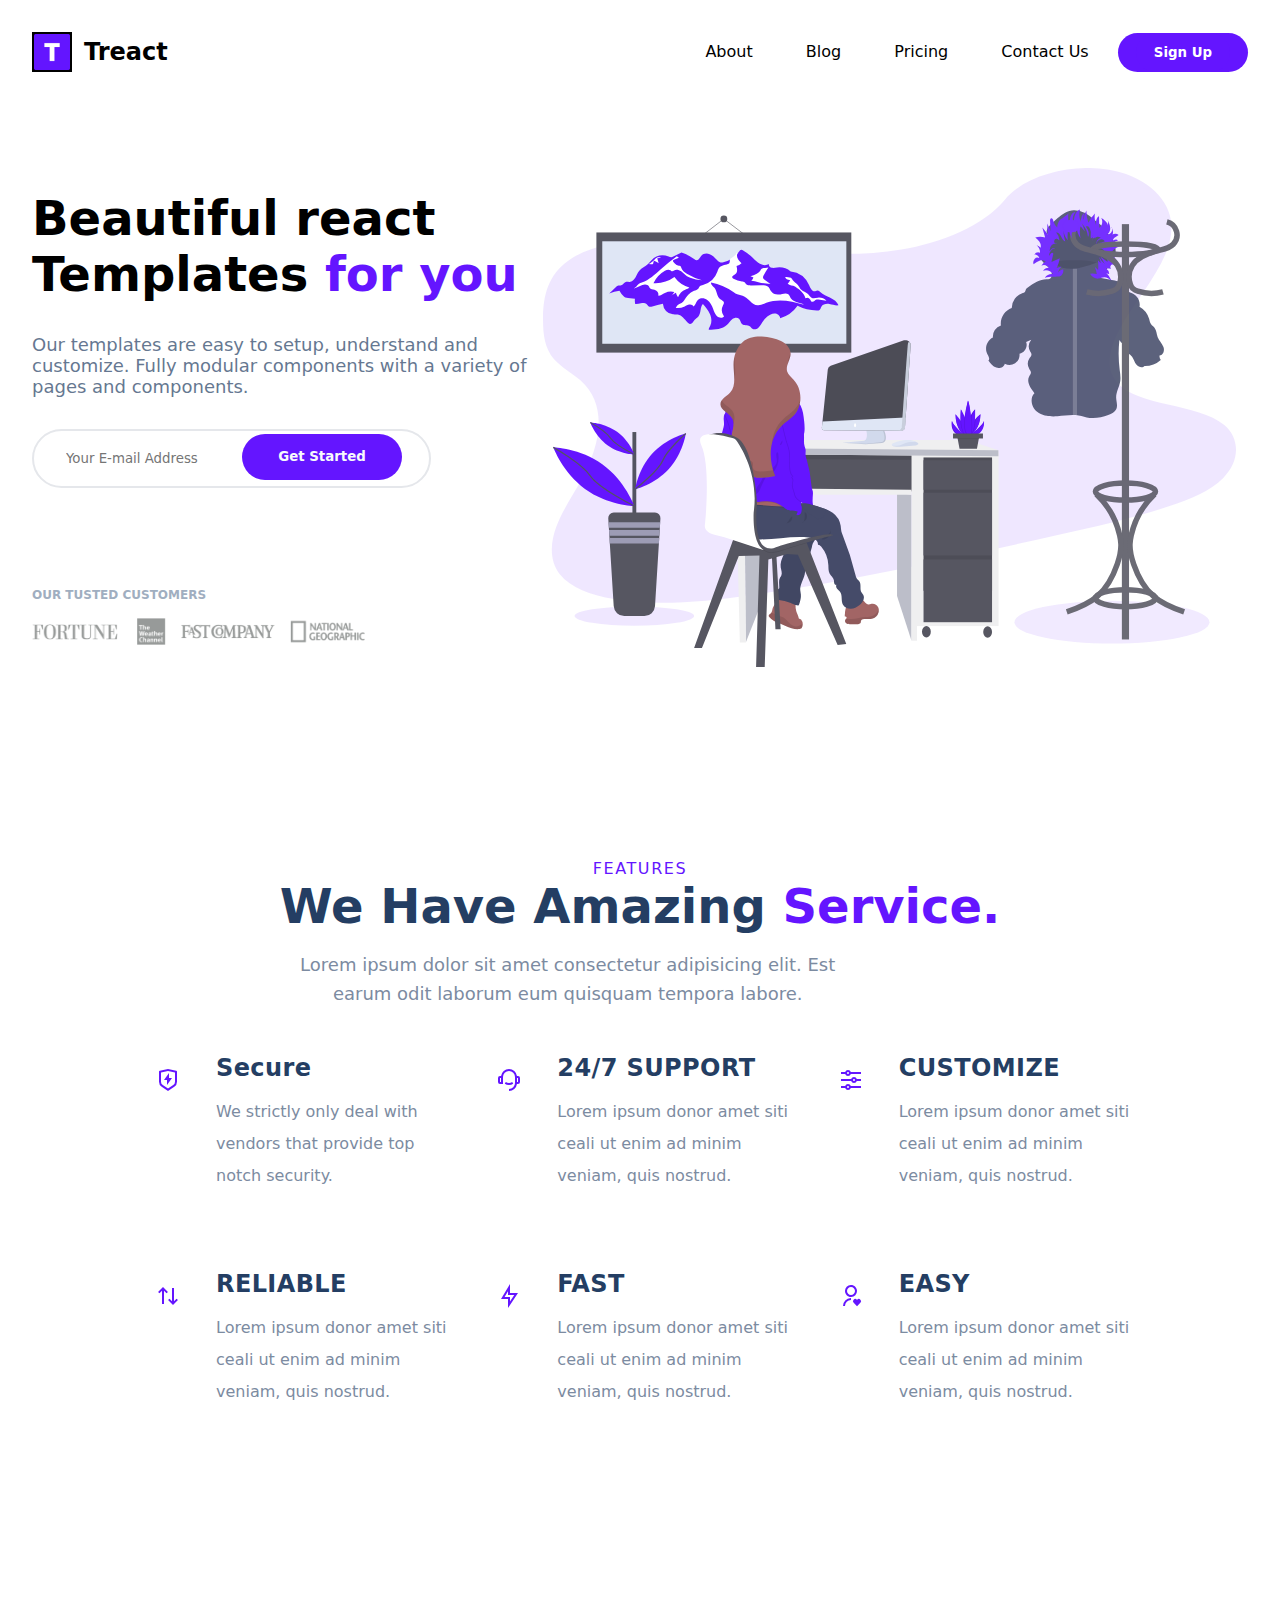
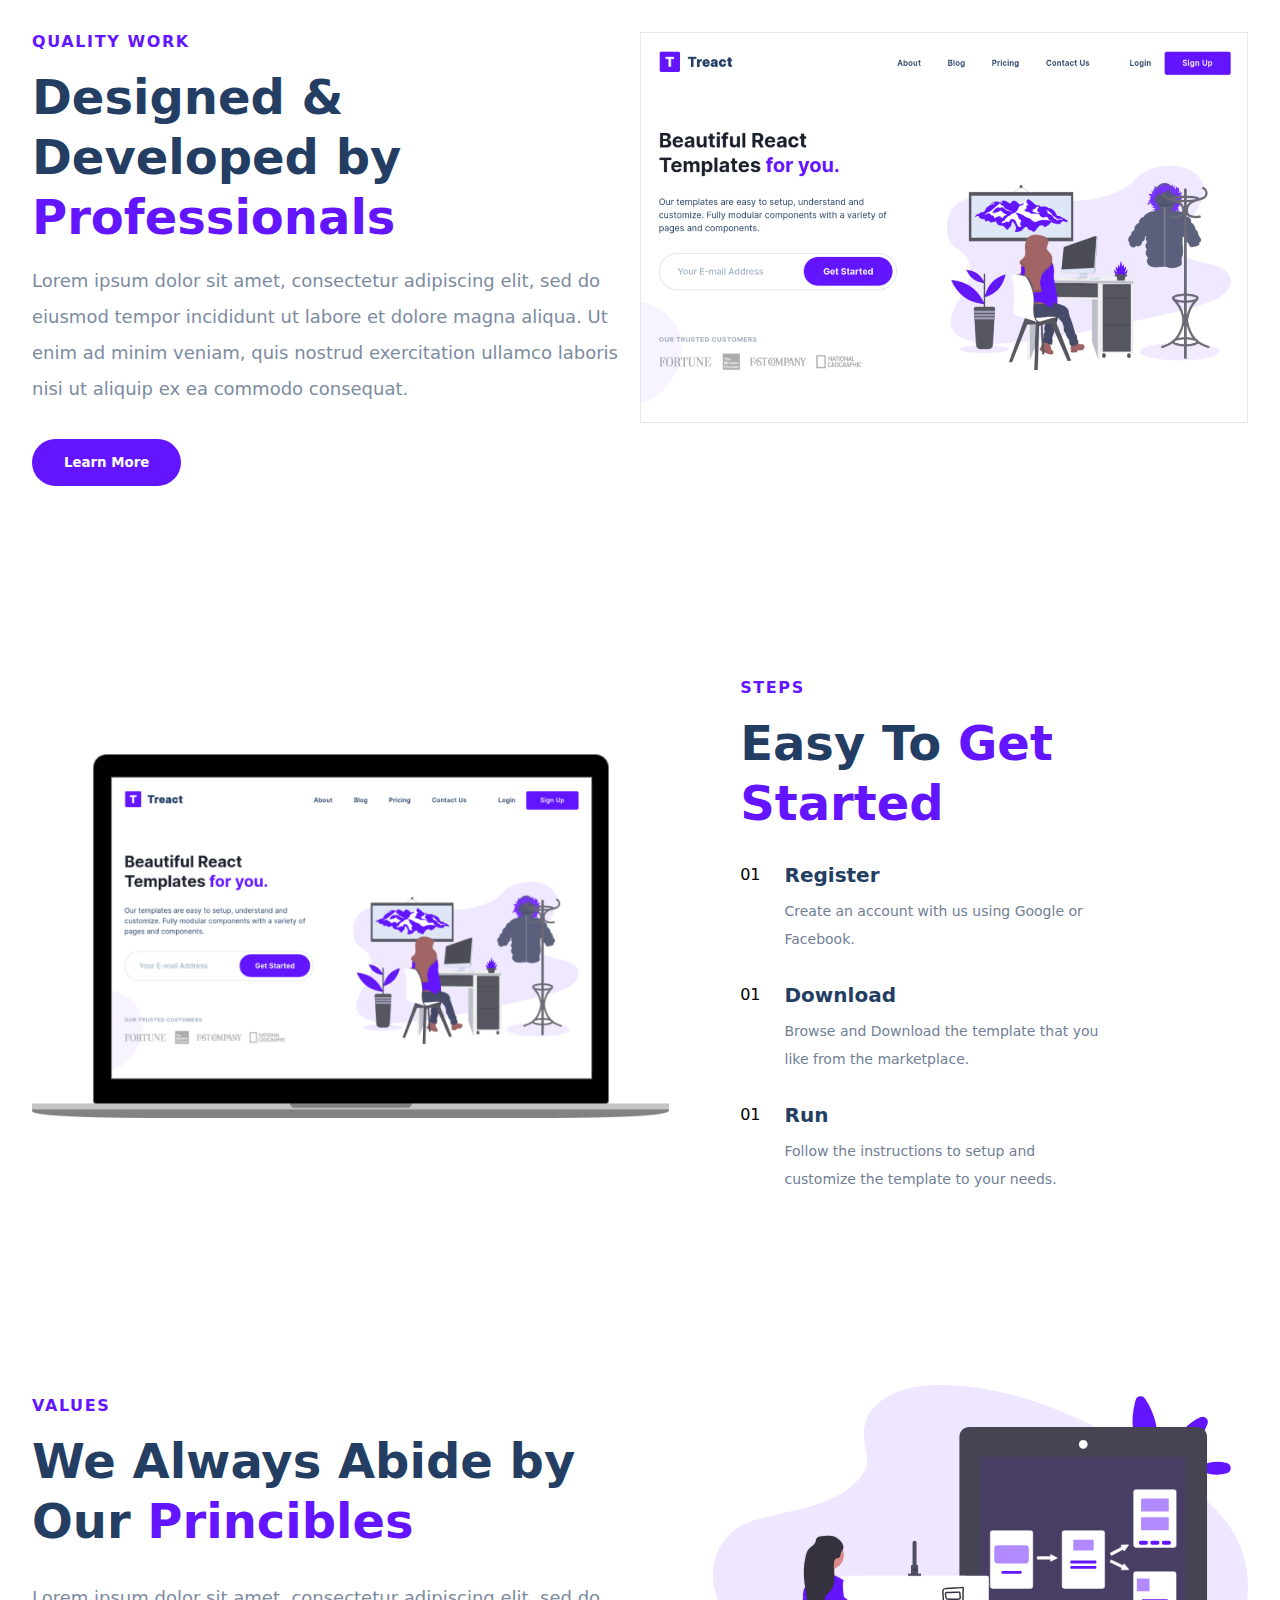
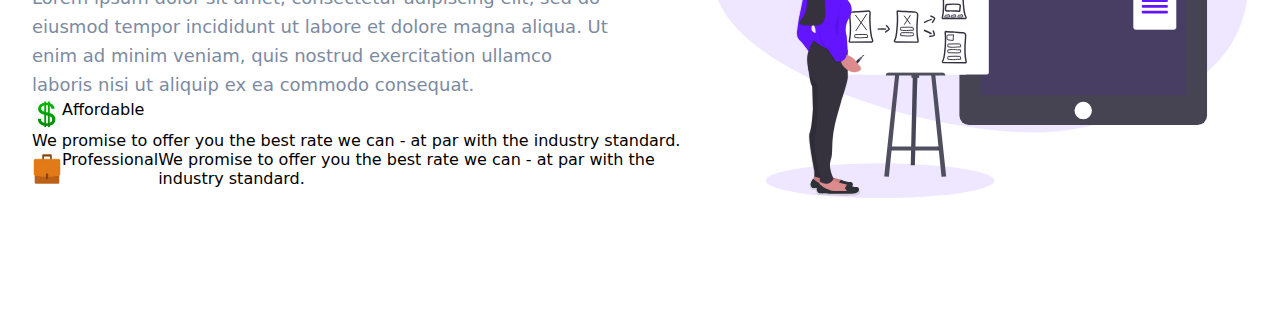
==== commit 2f14c1f2: "8/10 6:00" ====
--- a/index.html
+++ b/index.html
@@ -148,6 +148,37 @@
             </ul>
             </div>
         </section>
+
+        <section id="values">
+            <div class="values_container">
+                <div class="values_left-column">
+                    <span class="values_header">VALUES</span>
+                    <h2 class="values_h2">We Always Abide by Our <span class="purple">Princibles</span></h2>
+                    <p class="values_p">Lorem ipsum dolor sit amet, consectetur adipiscing elit, sed do eiusmod tempor incididunt ut labore et dolore magna aliqua. Ut enim ad minim veniam, quis nostrud exercitation ullamco laboris nisi ut aliquip ex ea commodo consequat.</p>
+                </div>
+                <div class="values_left-column-split">
+                <div class="values_left-left-column">
+                    <div class="left_pic-split">
+                        <img class="small_img" src="./assests/money_sign.jfif" alt="">
+                        <div>Affordable</div>
+                    </div>
+                    <p class="values_left-left-p">We promise to offer you the best rate we can - at par with the industry standard.</p>
+                </div>
+                    <div class="left_pic-split">
+                        <img class="small_img" src="./assests/briefcase.jpg" alt="">
+                        <div>Professional
+                    </div>
+                    <p class="values_left-left-p">We promise to offer you the best rate we can - at par with the industry standard.</p>
+                    </div>
+                </div>
+                </div>
+                <div class="values_right-column">
+                    <figure class="values_img-wrapper">
+                        <img  class="values_img" src="./assests/values_pic.svg" alt="">
+                    </figure>
+                </div>
+            </div>
+        </section>
           
             
     </body>
--- a/style.css
+++ b/style.css
@@ -328,7 +328,7 @@
   line-height: 1;
   font-size: 1.25rem;
   font-weight: 600;
-  color: rgba(36,62,99,var(--tw-text-opacity));
+  color: #243e63;
 }
 
 .steps_p {
@@ -350,4 +350,63 @@
 .steps_left-column {
   display: flex;
   align-items: center;
+}
+
+#values {
+  width: 100%;
+  max-width: 1280px;
+  margin: 0 auto;
+  padding: 96px 0;
+  display: flex;
+  align-items: center;
+}
+
+.values_left-column {
+max-width: 640px;
+  width: 50%;
+}
+
+.values_right-column {
+  width: 50%;
+}
+
+.values_img {
+  width: 100%;
+}
+
+.small_img {
+  width: 30px;
+}
+
+.values_header {
+  letter-spacing: 0.1em;
+    font-weight: 700;
+    --tw-text-opacity: 1;
+    color: rgba(100,21,255,var(--tw-text-opacity));
+}
+
+.values_h2 {
+  font-size: 3rem;
+  text-align: left;
+  margin-top: 1rem;
+  font-weight: 900;
+  line-height: 1.25;
+  width: 170%;
+  color: #243e63;
+}
+
+.values_p {
+  margin-top: 2rem;
+    text-align: left;
+    font-size: 0.875rem;
+    font-weight: 500;
+    line-height: 1.625;
+    --tw-text-opacity: 1;
+    color: rgba(124,139,161,var(--tw-text-opacity));
+    width: 170%;
+    font-size: 1.125rem;
+}
+
+.left_pic-split {
+  display: flex;
 }